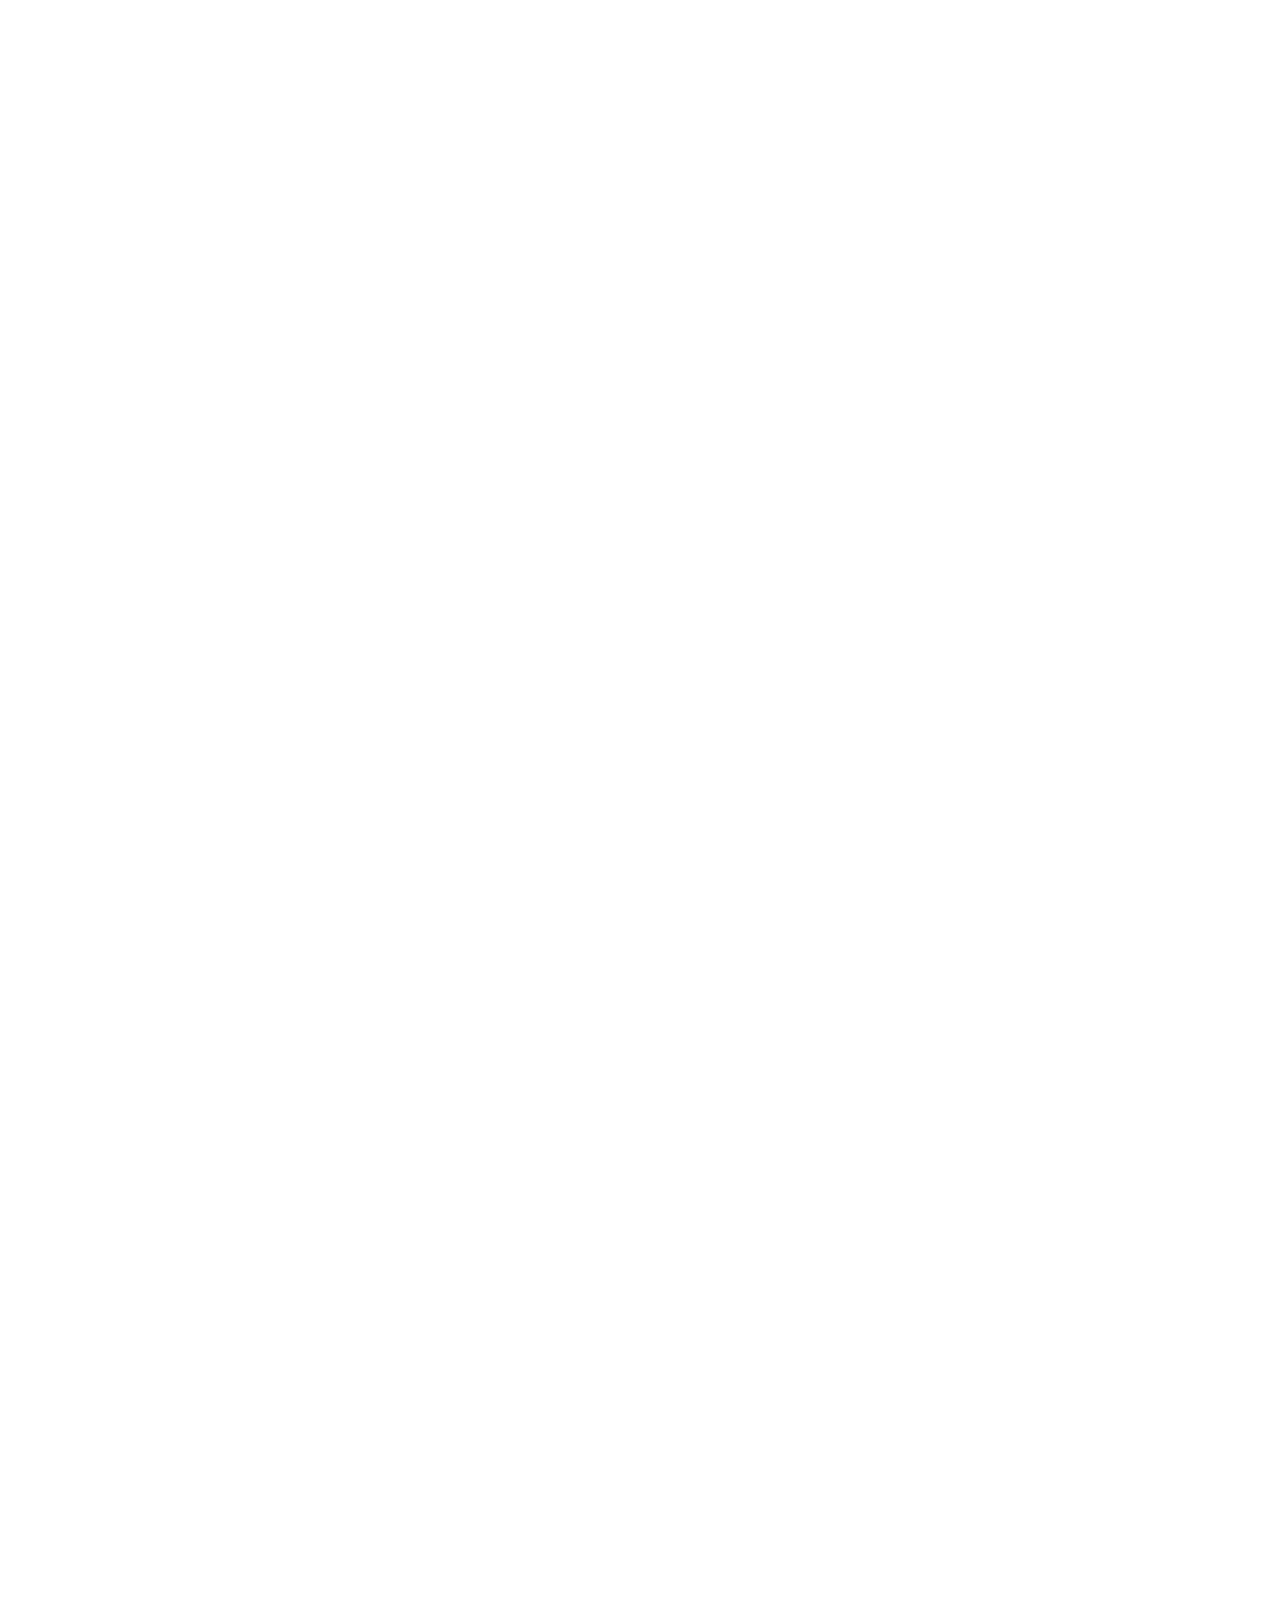
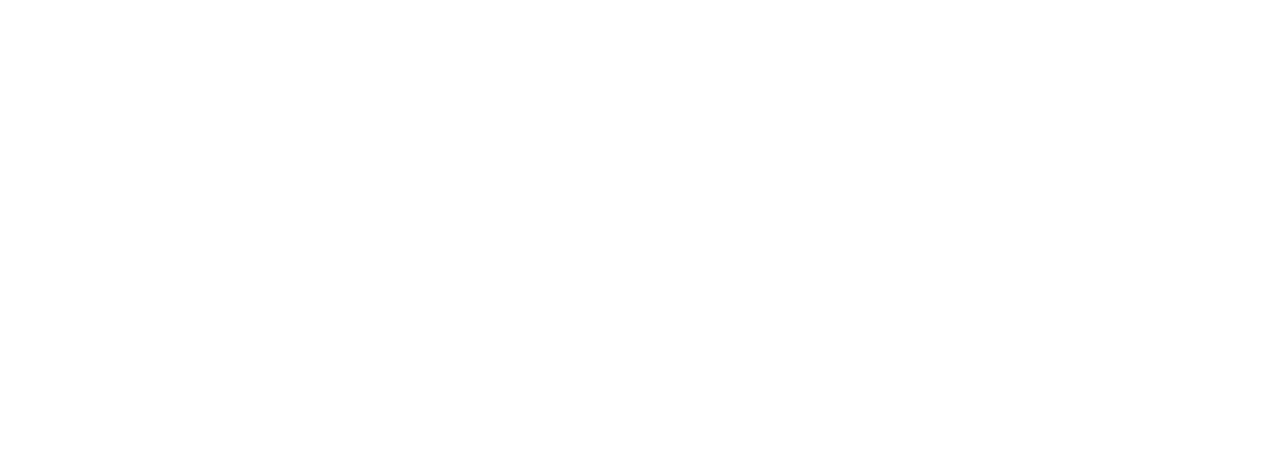
==== index.html @ 44b35b95 "Add files via upload" ====
<!DOCTYPE html>
<html lang="en" >
<head>
  <meta charset="UTF-8">
  <title>CodePen - CoronaVirus Timeline</title>
  <link rel="stylesheet" href="./style.css">

</head>
<body>
<!-- partial:index.partial.html -->
<section class="intro">
  <div class="container">
    <h1>How did the coronavirus spread ?</h1>
  </div>
</section>

<section class="timeline">
  <ul>
    <li>
      <div>
        <time>December 8</time> A patient in the city of Wuhan sought medical help for pneumonia-like symptoms.
      </div>
    </li>
    <li>
      <div>
        <time>December 29</time> Local hospitals in Hubei report the first four cases of a “pneumonia of unknown etiology.”
      </div>
    </li>
    <li>
      <div>
        <time>December 31</time> Wuhan Municipal Health Authorities report a string of pneumonia-like cases in Wuhan, China.
      </div>
    </li>
    <li>
      <div>
        <time>January 1</time>The seafood market (Huanan Seafood Wholesale Market) that was identified as a suspected center of the outbreak is closed.
      </div>
    </li>
    <li>
      <div>
        <time>January 3</time> China officially notifies the WHO of an outbreak.
      </div>
    </li>
    <li>
      <div>
        <time>January 13</time> Thailand reports its first case, a sixty-one year old woman who did not visit the seafood market.
      </div>
    </li>
    <li>
      <div>
        <time>January 14</time> Wuhan implements screening measures for travelers leaving the city at airports, railway stations, and other passenger terminals.
      </div>
    </li>
    <li>
      <div>
        <time>February 1</time>First Cases Appear in United States and Europe;
      </div>
    </li>
    <li>
      <div>
        <time>February 3</time> First Cases Appear in Many More Countries; Travel Bans Spread
      </div>
    </li>
  </ul>
</section>
<!-- partial -->
  <script  src="./script.js"></script>

</body>
</html>
---- style.css ----
*,
*::before,
*::after {
  margin: 0;
  padding: 0;
  box-sizing: border-box;
}

body {
    background: url(https://images.unsplash.com/photo-1579781403337-de692320718a?ixlib=rb-1.2.1&q=85&fm=jpg&crop=entropy&cs=srgb&ixid=eyJhcHBfaWQiOjE0NTg5fQ) center;
  font: normal 16px/1.5 "Helvetica Neue", sans-serif;
  color: #fff;
  overflow-x: hidden;
  padding-bottom: 50px;
} 

.intro {
  padding: 100px 0;
}

.container {
  width: 90%;
  max-width: 1200px;
  margin: 0 auto;
  text-align: center;
}

h1 {
  font-size: 5rem;
}

.timeline ul {
  list-style-type:none;
  padding: 50px 0;
}

.timeline ul li 
{
  position: relative;
  width: 6px;
  margin: 0 auto;
  padding-top: 50px;
  background: #fff;
}

.timeline ul li div {
  position: relative;
  bottom: 0;
  width: 400px;
  padding: 15px;
  background: #F45B69;
}

.timeline ul li:nth-child(odd) div {
  left: 45px;
  transform: translate3d(200px, 0, 0);
}

.timeline ul li:nth-child(even) div {
  left: -439px;
  transform: translate3d(-200px, 0, 0);
}

time 
{
  display: block;
  font-size: 1.2rem;
  font-weight: bold;
  margin-bottom: 8px;
}

.timeline ul li div 
{
  visibility: hidden;
  opacity: 0;
  transition: all .5s ease-in-out;
}

.timeline ul li.in-view div 
{
  transform: none;
  visibility: visible;
  opacity: 1;
}
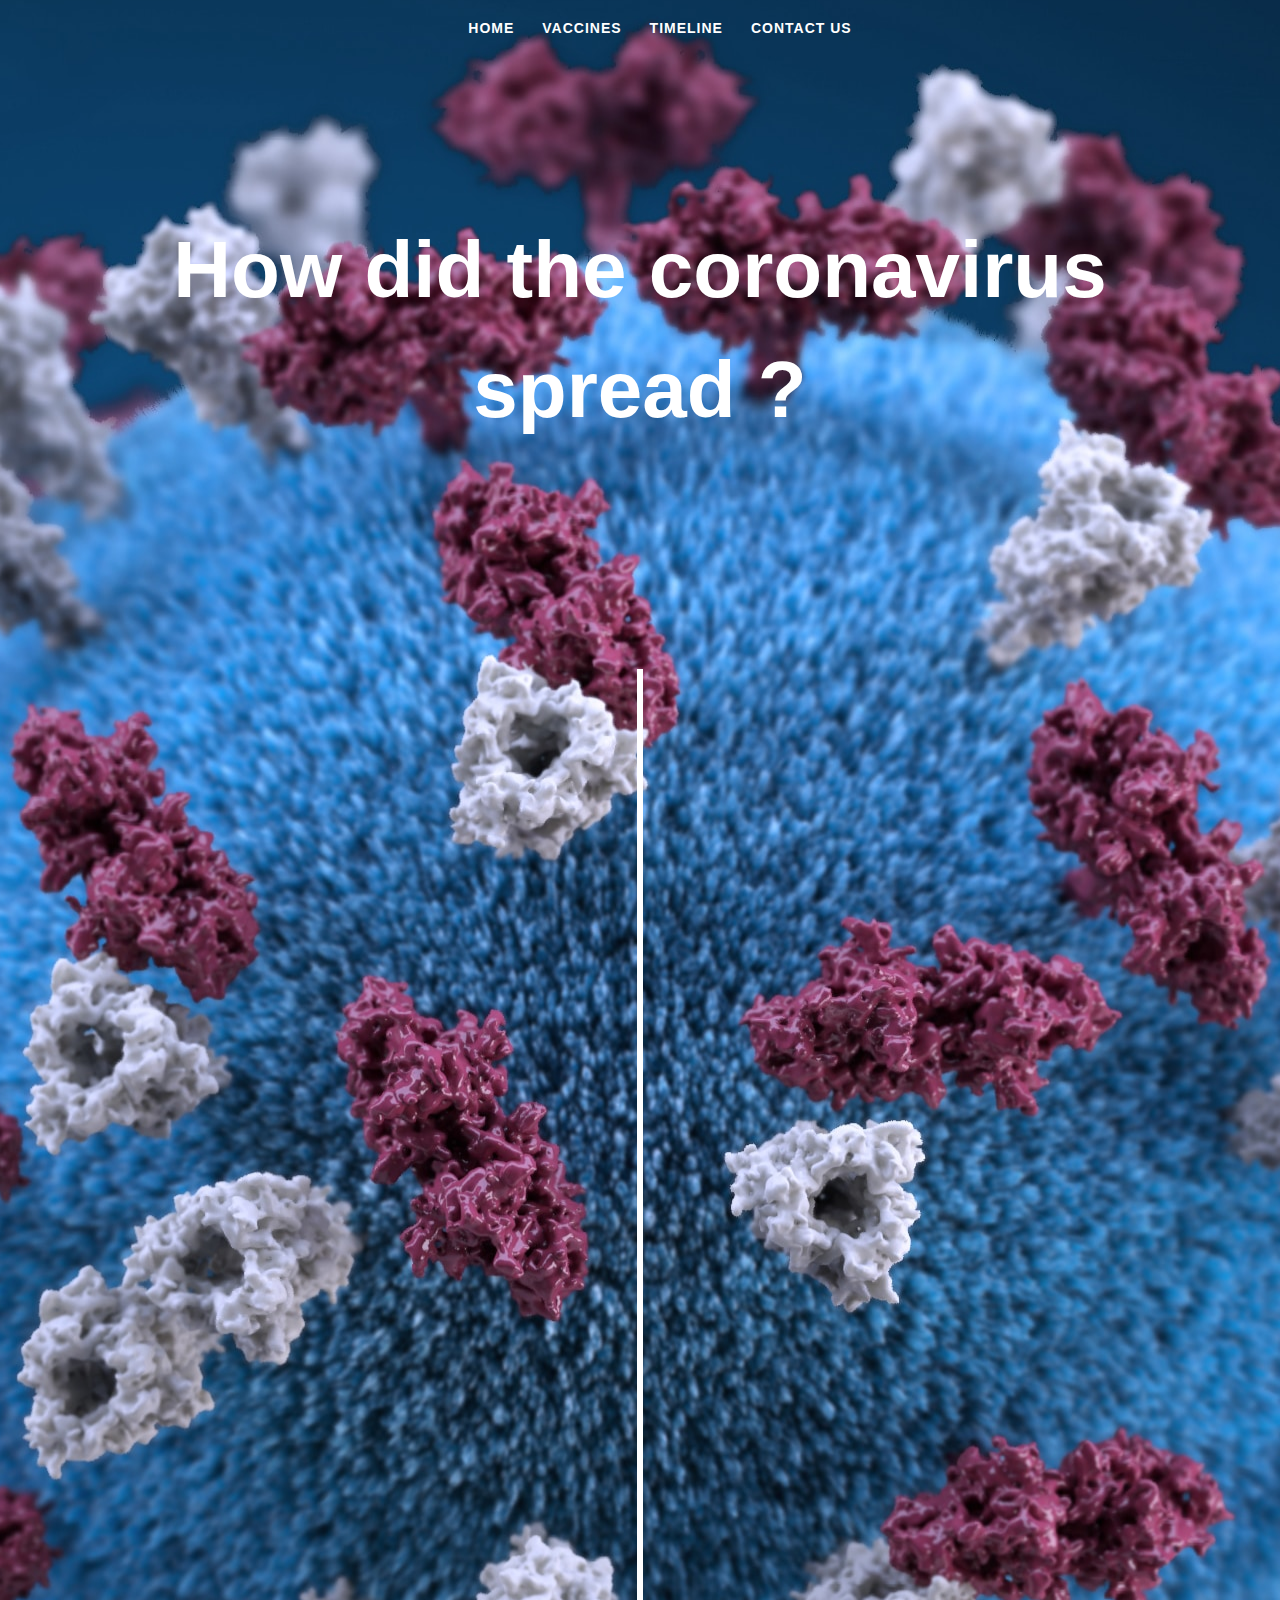
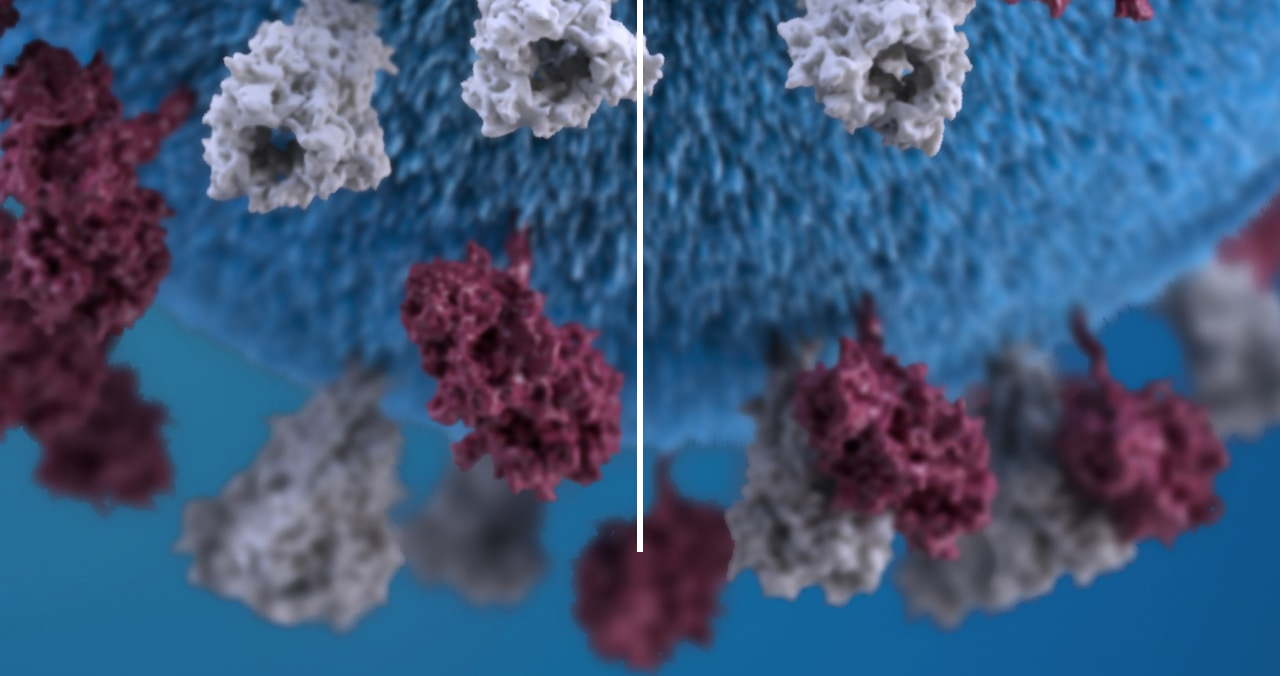
==== commit 06499e5c: "Add files via upload" ====
--- a/index.html
+++ b/index.html
@@ -2,19 +2,29 @@
 <html lang="en" >
 <head>
   <meta charset="UTF-8">
-  <title>CodePen - CoronaVirus Timeline</title>
+  <title>CoronaVirus Timeline</title>
   <link rel="stylesheet" href="./style.css">
 
 </head>
 <body>
+    <div id="navbar">
+  <div class="container">
+    <ul>
+      <li><a href="home.html">Home</a></li>
+      <li><a href="#">Vaccines</a></li>
+      <li><a href="#">Timeline</a></li>
+      <li><a href="#">Contact Us</a></li>
+    </ul>
+  </div>
+</div>
 <!-- partial:index.partial.html -->
-<section class="intro">
+<div class="intro">
   <div class="container">
     <h1>How did the coronavirus spread ?</h1>
   </div>
-</section>
+</div>
 
-<section class="timeline">
+<div class="timeline">
   <ul>
     <li>
       <div>
@@ -62,7 +72,7 @@
       </div>
     </li>
   </ul>
-</section>
+</div>
 <!-- partial -->
   <script  src="./script.js"></script>
 
--- a/style.css
+++ b/style.css
@@ -1,18 +1,41 @@
-*,
-*::before,
-*::after {
-  margin: 0;
-  padding: 0;
-  box-sizing: border-box;
+#navbar {
+  width: 100%;
+  top: 0;
+  left: 0;
+  background-color: transparent;
 }
 
+#navbar ul {
+  display: flex;
+  align-content: center;
+  justify-content: center;
+}
+
+#navbar ul li {
+  list-style: none;
+}
+
+#navbar ul li a {
+  text-transform: uppercase;
+  font-weight: bold;
+  color: #fff;
+  font-size: 0.875em;
+  text-decoration: none;
+  padding: 1em;
+  white-space: nowrap;
+  letter-spacing: 1px;
+}
+
+#navbar ul li a:hover {
+  border-bottom: 3px solid #fff;
+}
 body {
-    background: url(https://images.unsplash.com/photo-1579781403337-de692320718a?ixlib=rb-1.2.1&q=85&fm=jpg&crop=entropy&cs=srgb&ixid=eyJhcHBfaWQiOjE0NTg5fQ) center;
+    background: url("corona.jpeg") center;
   font: normal 16px/1.5 "Helvetica Neue", sans-serif;
   color: #fff;
   overflow-x: hidden;
   padding-bottom: 50px;
-} 
+}
 
 .intro {
   padding: 100px 0;
@@ -34,7 +57,7 @@
   padding: 50px 0;
 }
 
-.timeline ul li 
+.timeline ul li
 {
   position: relative;
   width: 6px;
@@ -61,7 +84,7 @@
   transform: translate3d(-200px, 0, 0);
 }
 
-time 
+time
 {
   display: block;
   font-size: 1.2rem;
@@ -69,16 +92,16 @@
   margin-bottom: 8px;
 }
 
-.timeline ul li div 
+.timeline ul li div
 {
   visibility: hidden;
   opacity: 0;
   transition: all .5s ease-in-out;
 }
 
-.timeline ul li.in-view div 
+.timeline ul li.in-view div
 {
   transform: none;
   visibility: visible;
   opacity: 1;
-}+}
